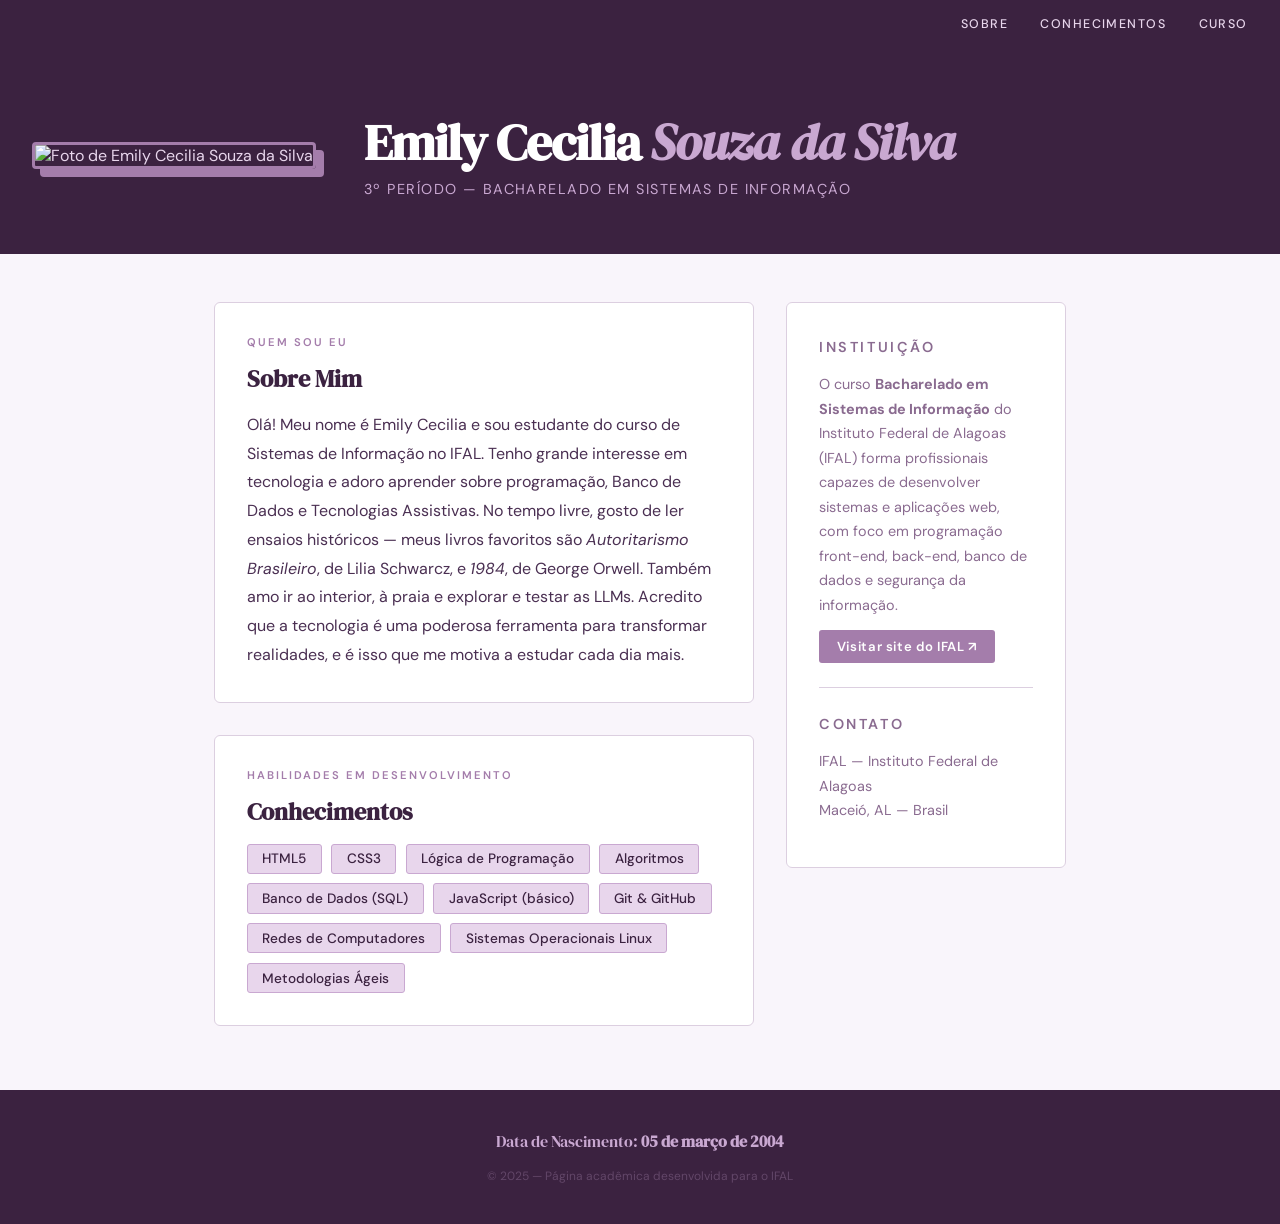
==== index.html @ 7597f5b0 "Add files via upload" ====
<!DOCTYPE html>
<html lang="pt-BR">

<head>
    <meta charset="UTF-8" />
    <meta name="viewport" content="width=device-width, initial-scale=1.0" />
    <title>Perfil Estudantil — Emily Cecilia</title>
    <link
        href="https://fonts.googleapis.com/css2?family=DM+Serif+Display:ital@0;1&family=DM+Sans:wght@300;400;500;600&display=swap"
        rel="stylesheet" />
    <style>
        :root {
            --bg: #f9f5fb;
            --ink: #3b2240;
            --primary: #A47DAB;
            --accent: #c9a8d1;
            --highlight: #e8d6ec;
            --text-body: #4a2f52;
            --muted: #8a6b90;
            --card: #ffffff;
            --border: #dccfe0;
        }

        *,
        *::before,
        *::after {
            box-sizing: border-box;
            margin: 0;
            padding: 0;
        }

        html {
            scroll-behavior: smooth;
        }

        body {
            font-family: 'DM Sans', sans-serif;
            background: var(--bg);
            color: var(--text-body);
            min-height: 100vh;
        }

        nav {
            position: sticky;
            top: 0;
            z-index: 100;
            background: var(--ink);
            padding: 0 2rem;
            display: flex;
            justify-content: flex-end;
            gap: 2rem;
        }

        nav a {
            color: var(--highlight);
            text-decoration: none;
            font-size: 0.78rem;
            font-weight: 500;
            letter-spacing: .12em;
            text-transform: uppercase;
            padding: 1rem 0;
            border-bottom: 2px solid transparent;
            transition: border-color .2s, color .2s;
        }

        nav a:hover {
            color: var(--accent);
            border-bottom-color: var(--accent);
        }

        header {
            background: var(--ink);
            color: var(--highlight);
            padding: 4rem 2rem 3.5rem;
            display: flex;
            align-items: center;
            gap: 3rem;
            flex-wrap: wrap;
        }

        .header-photo {
            flex-shrink: 0;
        }

        .header-photo img {
            width: 150px;
            height: 200px;
            object-fit: cover;
            border-radius: 4px;
            border: 3px solid var(--primary);
            box-shadow: 8px 8px 0 var(--primary);
        }

        .header-text {
            flex: 1;
            min-width: 220px;
        }

        .header-text h1 {
            font-family: 'DM Serif Display', serif;
            font-size: clamp(2rem, 5vw, 3.2rem);
            line-height: 1.1;
            letter-spacing: -.02em;
            color: #fff;
        }

        .header-text h1 span {
            color: var(--accent);
            font-style: italic;
        }

        .header-text h2 {
            font-family: 'DM Sans', sans-serif;
            font-size: 0.9rem;
            font-weight: 400;
            letter-spacing: .1em;
            text-transform: uppercase;
            color: var(--accent);
            margin-top: .6rem;
        }

        main {
            max-width: 900px;
            margin: 0 auto;
            padding: 3rem 1.5rem 4rem;
            display: grid;
            grid-template-columns: 1fr 280px;
            grid-template-rows: auto auto;
            gap: 2rem;
        }

        section,
        aside {
            background: var(--card);
            border: 1px solid var(--border);
            border-radius: 6px;
            padding: 2rem;
        }

        .section-label {
            font-size: 0.7rem;
            font-weight: 600;
            letter-spacing: .18em;
            text-transform: uppercase;
            color: var(--primary);
            margin-bottom: .8rem;
        }

        section h2 {
            font-family: 'DM Serif Display', serif;
            font-size: 1.5rem;
            margin-bottom: 1rem;
            color: var(--ink);
        }

        #sobre {
            grid-column: 1;
            grid-row: 1;
        }

        article p {
            font-size: 1rem;
            line-height: 1.8;
            color: var(--text-body);
        }

        #conhecimentos {
            grid-column: 1;
            grid-row: 2;
        }

        ul.skills-list {
            list-style: none;
            display: flex;
            flex-wrap: wrap;
            gap: .6rem;
            margin-top: .5rem;
        }

        ul.skills-list li {
            background: var(--highlight);
            border: 1px solid var(--accent);
            border-radius: 3px;
            padding: .35rem .9rem;
            font-size: .85rem;
            font-weight: 500;
            color: var(--ink);
            transition: background .2s, border-color .2s, color .2s;
        }

        ul.skills-list li:hover {
            background: var(--primary);
            color: #fff;
            border-color: var(--primary);
        }

        aside {
            grid-column: 2;
            grid-row: 1 / 3;
            align-self: start;
            position: sticky;
            top: 56px;
            display: flex;
            flex-direction: column;
            gap: 1.5rem;
        }

        .aside-block p {
            font-size: .9rem;
            line-height: 1.7;
            color: var(--muted);
            margin-bottom: .8rem;
        }

        .aside-block a {
            display: inline-block;
            background: var(--primary);
            color: #fff;
            text-decoration: none;
            padding: .5rem 1.1rem;
            border-radius: 3px;
            font-size: .82rem;
            font-weight: 600;
            letter-spacing: .05em;
            transition: background .2s, transform .15s;
        }

        .aside-block a:hover {
            background: var(--ink);
            transform: translateY(-2px);
        }

        .divider {
            border: none;
            border-top: 1px solid var(--border);
        }

        footer {
            background: var(--ink);
            color: var(--highlight);
            text-align: center;
            padding: 2.5rem 1rem;
        }

        footer h3 {
            font-family: 'DM Serif Display', serif;
            font-size: 1rem;
            font-weight: 400;
            color: var(--accent);
            margin-bottom: .4rem;
        }

        footer p {
            font-size: .82rem;
            color: var(--muted);
        }

        @media (max-width: 680px) {
            main {
                grid-template-columns: 1fr;
            }

            aside {
                grid-column: 1;
                grid-row: auto;
                position: static;
            }

            header {
                flex-direction: column;
                text-align: center;
            }
        }
    </style>
</head>

<body>

    <nav>
        <a href="#sobre">Sobre</a>
        <a href="#conhecimentos">Conhecimentos</a>
        <a href="#curso">Curso</a>
    </nav>

    <header>
        <div class="header-photo">
            <img src="https://placehold.co/150x200/3b2240/e8d6ec?text=Sua+Foto"
                alt="Foto de Emily Cecilia Souza da Silva" />
        </div>
        <div class="header-text">
            <h1>Emily Cecilia <span>Souza da Silva</span></h1>
            <h2>3º Período &mdash; Bacharelado em Sistemas de Informação</h2>
        </div>
    </header>

    <main>

        <section id="sobre">
            <p class="section-label">Quem sou eu</p>
            <h2>Sobre Mim</h2>
            <article>
                <p>
                    Olá! Meu nome é Emily Cecilia e sou estudante do curso de Sistemas de
                    Informação no IFAL. Tenho grande interesse em tecnologia e adoro aprender
                    sobre programação, Banco de Dados e Tecnologias Assistivas.
                    No tempo livre, gosto de ler ensaios históricos — meus livros favoritos
                    são <em>Autoritarismo Brasileiro</em>, de Lilia Schwarcz,
                    e <em>1984</em>, de George Orwell. Também amo ir ao interior, à praia e
                    explorar e testar as LLMs. Acredito que a tecnologia é uma poderosa
                    ferramenta para transformar realidades, e é isso que me motiva a estudar
                    cada dia mais.
                </p>
            </article>
        </section>

        <aside id="curso">
            <div class="aside-block">
                <p class="section-label">Instituição</p>
                <p>
                    O curso <strong>Bacharelado em Sistemas de Informação</strong> do
                    Instituto Federal de Alagoas (IFAL) forma profissionais capazes de
                    desenvolver sistemas e aplicações web, com foco em programação
                    front-end, back-end, banco de dados e segurança da informação.
                </p>
                <a href="https://www2.ifal.edu.br" target="_blank" rel="noopener">
                    Visitar site do IFAL ↗
                </a>
            </div>

            <hr class="divider" />

            <div class="aside-block">
                <p class="section-label">Contato</p>
                <p>IFAL &mdash; Instituto Federal de Alagoas<br>Maceió, AL &mdash; Brasil</p>
            </div>
        </aside>

        <section id="conhecimentos">
            <p class="section-label">Habilidades em desenvolvimento</p>
            <h2>Conhecimentos</h2>
            <ul class="skills-list">
                <li>HTML5</li>
                <li>CSS3</li>
                <li>Lógica de Programação</li>
                <li>Algoritmos</li>
                <li>Banco de Dados (SQL)</li>
                <li>JavaScript (básico)</li>
                <li>Git &amp; GitHub</li>
                <li>Redes de Computadores</li>
                <li>Sistemas Operacionais Linux</li>
                <li>Metodologias Ágeis</li>
            </ul>
        </section>

    </main>

    <footer>
        <h3>Data de Nascimento: <strong>05 de março de 2004</strong></h3>
        <p style="margin-top:1rem; font-size:.75rem; opacity:.5;">
            &copy; 2025 &mdash; Página acadêmica desenvolvida para o IFAL
        </p>
    </footer>

</body>

</html>
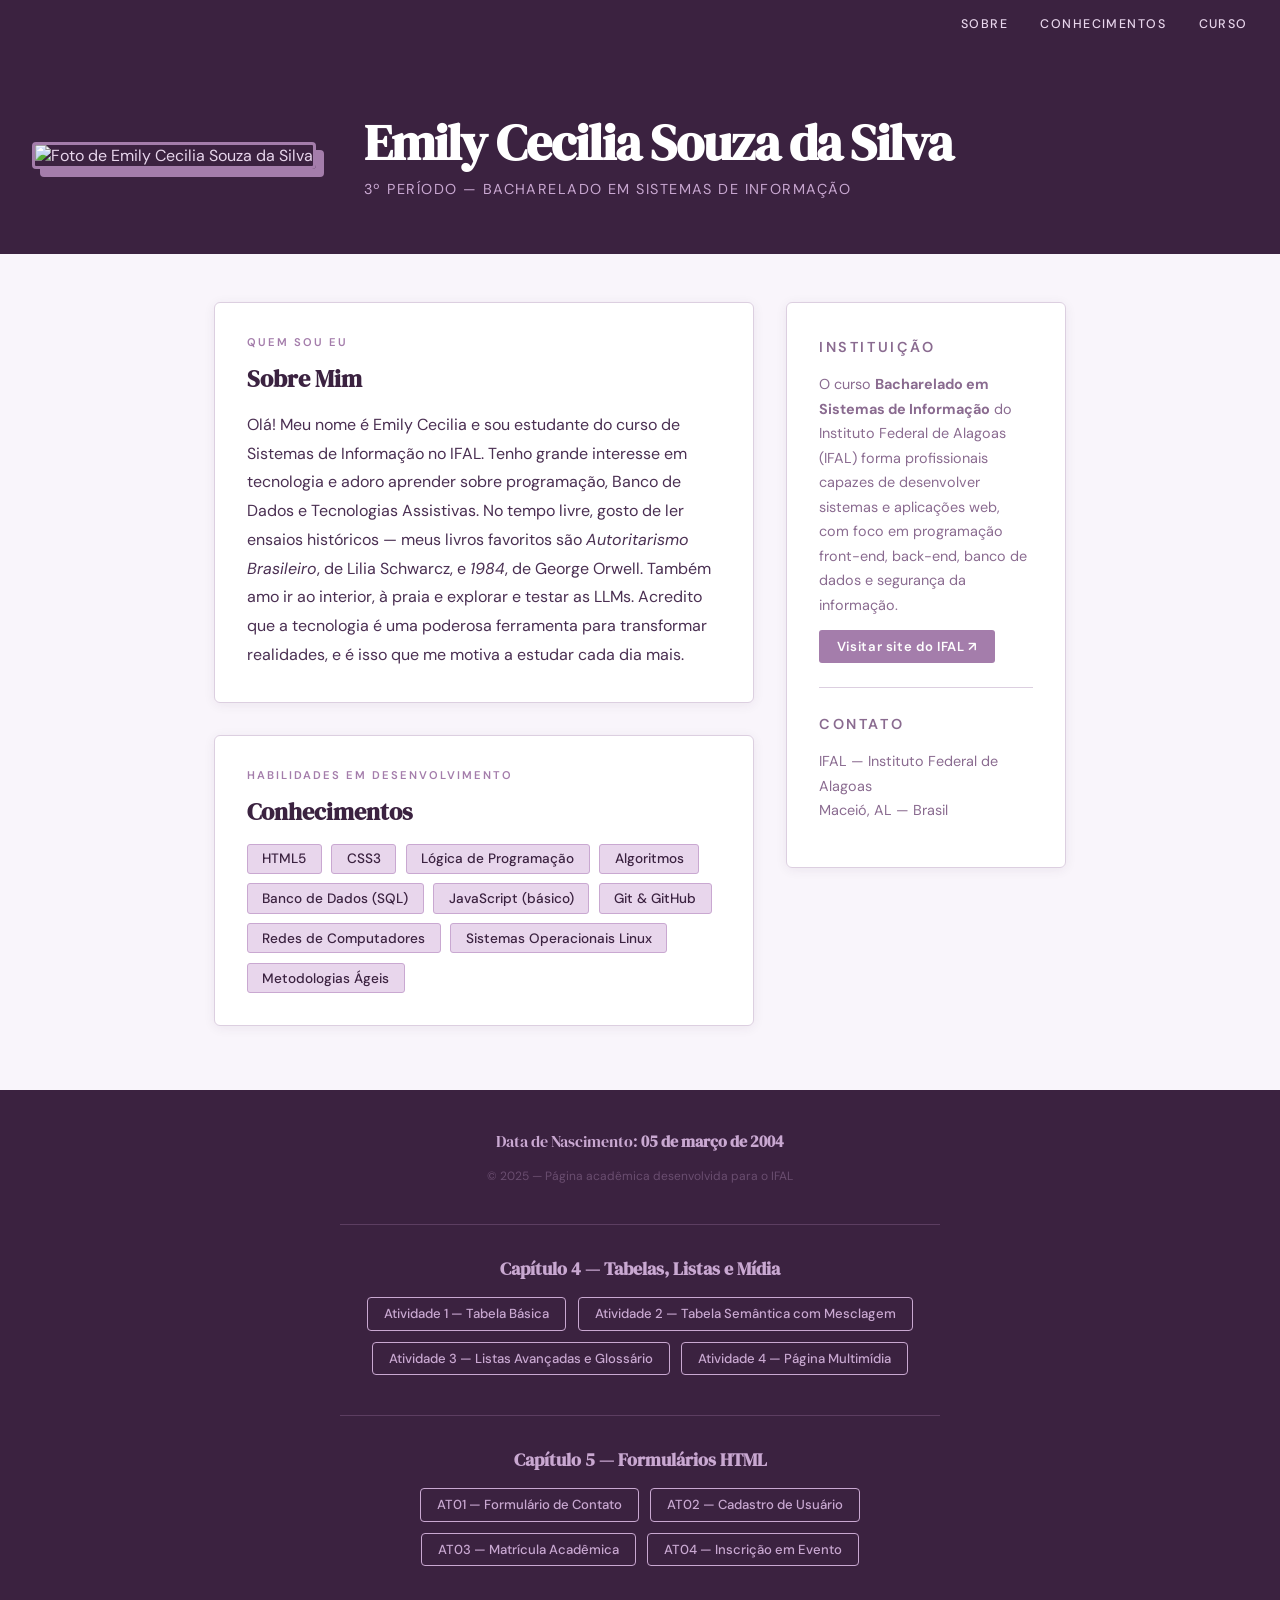
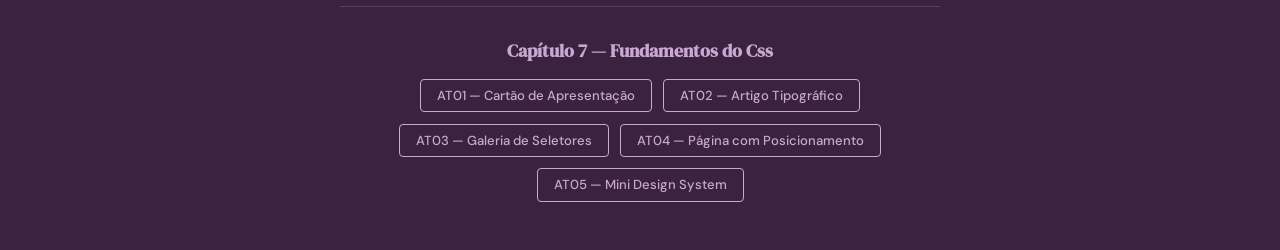
==== commit 0e39f0c2: "algumas questoes resolvida" ====
--- a/index.html
+++ b/index.html
@@ -4,11 +4,14 @@
 <head>
     <meta charset="UTF-8" />
     <meta name="viewport" content="width=device-width, initial-scale=1.0" />
+    <meta name="description"
+        content="Página acadêmica de Emily Cecilia Souza da Silva — estudante de Sistemas de Informação no IFAL." />
     <title>Perfil Estudantil — Emily Cecilia</title>
     <link
         href="https://fonts.googleapis.com/css2?family=DM+Serif+Display:ital@0;1&family=DM+Sans:wght@300;400;500;600&display=swap"
         rel="stylesheet" />
     <style>
+
         :root {
             --bg: #f9f5fb;
             --ink: #3b2240;
@@ -19,8 +22,13 @@
             --muted: #8a6b90;
             --card: #ffffff;
             --border: #dccfe0;
-        }
-
+
+            --radius: 6px;
+            --transition: .2s ease;
+            --shadow-card: 0 2px 12px rgba(59, 34, 64, .07);
+        }
+
+   
         *,
         *::before,
         *::after {
@@ -38,9 +46,31 @@
             background: var(--bg);
             color: var(--text-body);
             min-height: 100vh;
-        }
-
-        nav {
+            /* Suaviza renderização de texto */
+            -webkit-font-smoothing: antialiased;
+        }
+
+        .skip-link {
+            position: absolute;
+            top: -100%;
+            left: 1rem;
+            background: var(--ink);
+            color: var(--highlight);
+            padding: .5rem 1rem;
+            border-radius: var(--radius);
+            font-size: .85rem;
+            font-weight: 600;
+            z-index: 999;
+            transition: top var(--transition);
+            text-decoration: none;
+        }
+
+        .skip-link:focus {
+            top: 1rem;
+        }
+
+
+        .nav-main {
             position: sticky;
             top: 0;
             z-index: 100;
@@ -48,27 +78,31 @@
             padding: 0 2rem;
             display: flex;
             justify-content: flex-end;
+            align-items: center;
             gap: 2rem;
         }
 
-        nav a {
+        .nav-main a {
             color: var(--highlight);
             text-decoration: none;
-            font-size: 0.78rem;
+            font-size: .78rem;
             font-weight: 500;
             letter-spacing: .12em;
             text-transform: uppercase;
             padding: 1rem 0;
             border-bottom: 2px solid transparent;
-            transition: border-color .2s, color .2s;
-        }
-
-        nav a:hover {
+            transition: border-color var(--transition), color var(--transition);
+        }
+
+        .nav-main a:hover,
+        .nav-main a:focus-visible {
             color: var(--accent);
             border-bottom-color: var(--accent);
-        }
-
-        header {
+            outline: none;
+        }
+
+   
+        .site-header {
             background: var(--ink);
             color: var(--highlight);
             padding: 4rem 2rem 3.5rem;
@@ -89,6 +123,7 @@
             border-radius: 4px;
             border: 3px solid var(--primary);
             box-shadow: 8px 8px 0 var(--primary);
+            user-select: none;
         }
 
         .header-text {
@@ -104,14 +139,10 @@
             color: #fff;
         }
 
-        .header-text h1 span {
-            color: var(--accent);
-            font-style: italic;
-        }
-
-        .header-text h2 {
-            font-family: 'DM Sans', sans-serif;
-            font-size: 0.9rem;
+
+
+        .header-text .subtitle {
+            font-size: .9rem;
             font-weight: 400;
             letter-spacing: .1em;
             text-transform: uppercase;
@@ -119,7 +150,7 @@
             margin-top: .6rem;
         }
 
-        main {
+        .page-main {
             max-width: 900px;
             margin: 0 auto;
             padding: 3rem 1.5rem 4rem;
@@ -129,16 +160,16 @@
             gap: 2rem;
         }
 
-        section,
-        aside {
+        .card {
             background: var(--card);
             border: 1px solid var(--border);
-            border-radius: 6px;
+            border-radius: var(--radius);
             padding: 2rem;
+            box-shadow: var(--shadow-card);
         }
 
         .section-label {
-            font-size: 0.7rem;
+            font-size: .7rem;
             font-weight: 600;
             letter-spacing: .18em;
             text-transform: uppercase;
@@ -146,7 +177,7 @@
             margin-bottom: .8rem;
         }
 
-        section h2 {
+        .section-title {
             font-family: 'DM Serif Display', serif;
             font-size: 1.5rem;
             margin-bottom: 1rem;
@@ -158,7 +189,7 @@
             grid-row: 1;
         }
 
-        article p {
+        #sobre article p {
             font-size: 1rem;
             line-height: 1.8;
             color: var(--text-body);
@@ -169,7 +200,7 @@
             grid-row: 2;
         }
 
-        ul.skills-list {
+        .skills-list {
             list-style: none;
             display: flex;
             flex-wrap: wrap;
@@ -177,7 +208,7 @@
             margin-top: .5rem;
         }
 
-        ul.skills-list li {
+        .skills-list li {
             background: var(--highlight);
             border: 1px solid var(--accent);
             border-radius: 3px;
@@ -185,16 +216,20 @@
             font-size: .85rem;
             font-weight: 500;
             color: var(--ink);
-            transition: background .2s, border-color .2s, color .2s;
-        }
-
-        ul.skills-list li:hover {
+            transition:
+                background var(--transition),
+                border-color var(--transition),
+                color var(--transition);
+            cursor: default;
+        }
+
+        .skills-list li:hover {
             background: var(--primary);
             color: #fff;
             border-color: var(--primary);
         }
 
-        aside {
+        .page-aside {
             grid-column: 2;
             grid-row: 1 / 3;
             align-self: start;
@@ -212,7 +247,7 @@
             margin-bottom: .8rem;
         }
 
-        .aside-block a {
+        .btn-primary {
             display: inline-block;
             background: var(--primary);
             color: #fff;
@@ -222,12 +257,14 @@
             font-size: .82rem;
             font-weight: 600;
             letter-spacing: .05em;
-            transition: background .2s, transform .15s;
-        }
-
-        .aside-block a:hover {
+            transition: background var(--transition), transform var(--transition);
+        }
+
+        .btn-primary:hover,
+        .btn-primary:focus-visible {
             background: var(--ink);
             transform: translateY(-2px);
+            outline: none;
         }
 
         .divider {
@@ -235,14 +272,14 @@
             border-top: 1px solid var(--border);
         }
 
-        footer {
+        .site-footer {
             background: var(--ink);
             color: var(--highlight);
             text-align: center;
-            padding: 2.5rem 1rem;
-        }
-
-        footer h3 {
+            padding: 2.5rem 1rem 3rem;
+        }
+
+        .site-footer .birth {
             font-family: 'DM Serif Display', serif;
             font-size: 1rem;
             font-weight: 400;
@@ -250,60 +287,170 @@
             margin-bottom: .4rem;
         }
 
-        footer p {
+        .site-footer .copyright {
+            font-size: .75rem;
+            color: var(--muted);
+            opacity: .6;
+            margin-top: 1rem;
+        }
+
+        .chapter-section {
+            margin-top: 2.5rem;
+            padding-top: 2rem;
+            border-top: 1px solid rgba(169, 125, 171, .3);
+        }
+
+        .chapter-section h2 {
+            font-family: 'DM Serif Display', serif;
+            font-size: 1.1rem;
+            color: var(--accent);
+            margin-bottom: 1rem;
+            text-align: center;
+        }
+
+        .activities-list {
+            list-style: none;
+            display: flex;
+            flex-wrap: wrap;
+            justify-content: center;
+            gap: .8rem;
+            margin-top: 1rem;
+        }
+
+        .activities-list li a {
+            display: inline-block;
+            border: 1px solid var(--accent);
+            color: var(--accent);
+            text-decoration: none;
+            padding: .45rem 1rem;
+            border-radius: 4px;
             font-size: .82rem;
-            color: var(--muted);
+            font-weight: 500;
+            transition: background var(--transition), color var(--transition);
+        }
+
+        .activities-list li a:hover,
+        .activities-list li a:focus-visible {
+            background: var(--accent);
+            transform: translateY(-2px);
+            outline: none;
+        }
+
+        .footer-chapter-nav {
+            margin-top: 2.5rem;
+            padding-top: 2rem;
+            border-top: 1px solid rgba(169, 125, 171, .3);
+            text-align: left;
+            max-width: 600px;
+            margin-left: auto;
+            margin-right: auto;
+        }
+
+        .footer-chapter-nav h2 {
+            font-family: 'DM Serif Display', serif;
+            font-size: 1.1rem;
+            color: var(--accent);
+            margin-bottom: 1rem;
+            text-align: center;
+        }
+
+        .footer-chapter-nav ul {
+            list-style: none;
+            display: flex;
+            flex-wrap: wrap;
+            justify-content: center;
+            gap: .7rem;
+        }
+
+        .footer-chapter-nav ul li a {
+            display: inline-block;
+            border: 1px solid var(--accent);
+            color: var(--accent);
+            text-decoration: none;
+            padding: .45rem 1rem;
+            border-radius: 4px;
+            font-size: .82rem;
+            font-weight: 500;
+            transition: background var(--transition), color var(--transition);
+        }
+
+        .footer-chapter-nav ul li a:hover,
+        .footer-chapter-nav ul li a:focus-visible {
+            background: var(--primary);
+            color: #fff;
+            border-color: var(--primary);
+            outline: none;
         }
 
         @media (max-width: 680px) {
-            main {
+            .page-main {
                 grid-template-columns: 1fr;
             }
 
-            aside {
+            .page-aside {
                 grid-column: 1;
                 grid-row: auto;
                 position: static;
             }
 
-            header {
+            .site-header {
                 flex-direction: column;
                 text-align: center;
             }
+
+            .nav-main {
+                justify-content: center;
+                gap: 1.2rem;
+            }
+
+            .activities-list {
+                flex-direction: column;
+                align-items: center;
+            }
+
+            .activities-list li a {
+                display: block;
+                width: 200px;
+                text-align: center;
+            }
         }
     </style>
 </head>
 
 <body>
 
-    <nav>
+    <a class="skip-link" href="#main-content">Pular para o conteúdo</a>
+
+    <nav class="nav-main" aria-label="Navegação principal">
         <a href="#sobre">Sobre</a>
         <a href="#conhecimentos">Conhecimentos</a>
         <a href="#curso">Curso</a>
     </nav>
 
-    <header>
+    <header class="site-header">
         <div class="header-photo">
             <img src="https://placehold.co/150x200/3b2240/e8d6ec?text=Sua+Foto"
-                alt="Foto de Emily Cecilia Souza da Silva" />
+                alt="Foto de Emily Cecilia Souza da Silva" width="150" height="200" loading="eager" />
         </div>
         <div class="header-text">
             <h1>Emily Cecilia <span>Souza da Silva</span></h1>
-            <h2>3º Período &mdash; Bacharelado em Sistemas de Informação</h2>
+            <p class="subtitle" aria-label="Curso e período">
+                3º Período &mdash; Bacharelado em Sistemas de Informação
+            </p>
         </div>
     </header>
 
-    <main>
-
-        <section id="sobre">
+    <main class="page-main" id="main-content">
+
+        <section id="sobre" class="card" aria-labelledby="titulo-sobre">
             <p class="section-label">Quem sou eu</p>
-            <h2>Sobre Mim</h2>
+            <h2 class="section-title" id="titulo-sobre">Sobre Mim</h2>
             <article>
                 <p>
                     Olá! Meu nome é Emily Cecilia e sou estudante do curso de Sistemas de
                     Informação no IFAL. Tenho grande interesse em tecnologia e adoro aprender
                     sobre programação, Banco de Dados e Tecnologias Assistivas.
-                    No tempo livre, gosto de ler ensaios históricos — meus livros favoritos
+                    No tempo livre, gosto de ler ensaios históricos &mdash; meus livros favoritos
                     são <em>Autoritarismo Brasileiro</em>, de Lilia Schwarcz,
                     e <em>1984</em>, de George Orwell. Também amo ir ao interior, à praia e
                     explorar e testar as LLMs. Acredito que a tecnologia é uma poderosa
@@ -313,7 +460,7 @@
             </article>
         </section>
 
-        <aside id="curso">
+        <aside id="curso" class="card page-aside" aria-label="Informações do curso e contato">
             <div class="aside-block">
                 <p class="section-label">Instituição</p>
                 <p>
@@ -322,7 +469,7 @@
                     desenvolver sistemas e aplicações web, com foco em programação
                     front-end, back-end, banco de dados e segurança da informação.
                 </p>
-                <a href="https://www2.ifal.edu.br" target="_blank" rel="noopener">
+                <a class="btn-primary" href="https://www2.ifal.edu.br" target="_blank" rel="noopener noreferrer">
                     Visitar site do IFAL ↗
                 </a>
             </div>
@@ -331,14 +478,14 @@
 
             <div class="aside-block">
                 <p class="section-label">Contato</p>
-                <p>IFAL &mdash; Instituto Federal de Alagoas<br>Maceió, AL &mdash; Brasil</p>
+                <p>IFAL &mdash; Instituto Federal de Alagoas<br />Maceió, AL &mdash; Brasil</p>
             </div>
         </aside>
 
-        <section id="conhecimentos">
+        <section id="conhecimentos" class="card" aria-labelledby="titulo-conhecimentos">
             <p class="section-label">Habilidades em desenvolvimento</p>
-            <h2>Conhecimentos</h2>
-            <ul class="skills-list">
+            <h2 class="section-title" id="titulo-conhecimentos">Conhecimentos</h2>
+            <ul class="skills-list" aria-label="Lista de habilidades">
                 <li>HTML5</li>
                 <li>CSS3</li>
                 <li>Lógica de Programação</li>
@@ -354,11 +501,51 @@
 
     </main>
 
-    <footer>
-        <h3>Data de Nascimento: <strong>05 de março de 2004</strong></h3>
-        <p style="margin-top:1rem; font-size:.75rem; opacity:.5;">
-            &copy; 2025 &mdash; Página acadêmica desenvolvida para o IFAL
+
+    <footer class="site-footer">
+
+     
+        <p class="birth">
+            Data de Nascimento: <strong><time datetime="2004-03-05">05 de março de 2004</time></strong>
         </p>
+        <p class="copyright">&copy; 2025 &mdash; Página acadêmica desenvolvida para o IFAL</p>
+
+
+        <nav class="footer-chapter-nav" aria-label="Sumário do Capítulo 4">
+            <h2>Capítulo 4 &mdash; Tabelas, Listas e Mídia</h2>
+            <ul>
+                <li><a href="cap04/at01.html">Atividade 1 &mdash; Tabela Básica</a></li>
+                <li><a href="cap04/at02.html">Atividade 2 &mdash; Tabela Semântica com Mesclagem</a></li>
+                <li><a href="cap04/at03.html">Atividade 3 &mdash; Listas Avançadas e Glossário</a></li>
+                <li><a href="cap04/at04.html">Atividade 4 &mdash; Página Multimídia</a></li>
+            </ul>
+        </nav>
+
+        </section>
+
+      
+        <nav class="footer-chapter-nav" aria-label="Sumário do Capítulo 5">
+            <h2>Capítulo 5 &mdash; Formulários HTML </h2>
+                <ul class="activities-list">
+                    <li><a href="cap05/at01.html">AT01 — Formulário de Contato</a></li>
+                    <li><a href="cap05/at02.html">AT02 — Cadastro de Usuário</a></li>
+                    <li><a href="cap05/at03.html">AT03 — Matrícula Acadêmica</a></li>
+                    <li><a href="cap05/at04.html">AT04 — Inscrição em Evento</a></li>
+                </ul>
+            </nav>
+        <nav class="footer-chapter-nav" aria-label="Sumário do Capítulo 7">
+            <h2>Capítulo 7 &mdash; Fundamentos do Css</h2>
+            <ul>
+                <li><a href="cap07/at01.html">AT01 — Cartão de Apresentação </a></li>
+                <li><a href="cap07/at02.html">AT02 — Artigo Tipográfico</a></li>
+                <li><a href="cap07/at03.html">AT03 — Galeria de Seletores </a></li>
+                <li><a href="cap07/at04.html">AT04 — Página com Posicionamento</a></li>
+                <li><a href="cap07/at05.html">AT05 — Mini Design System </a></li>
+
+            </ul>
+        </nav>
+
+
     </footer>
 
 </body>
